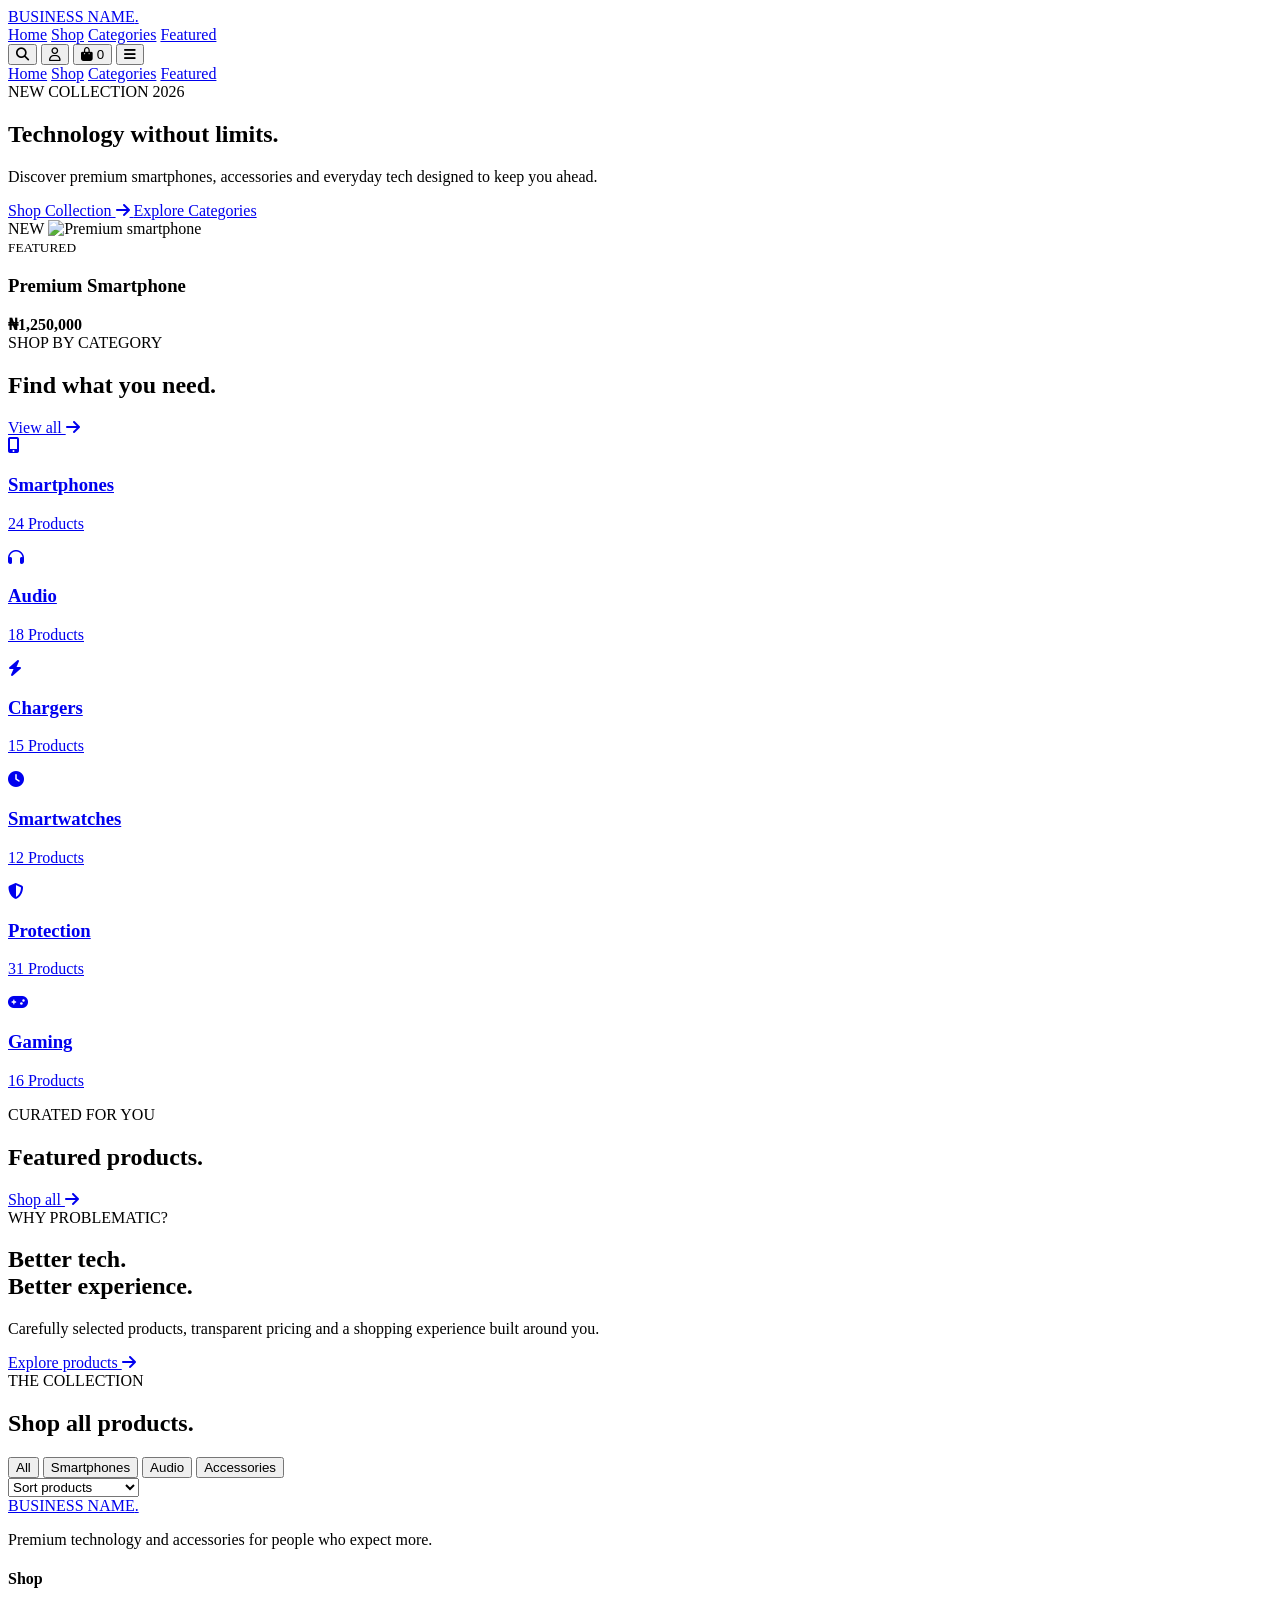
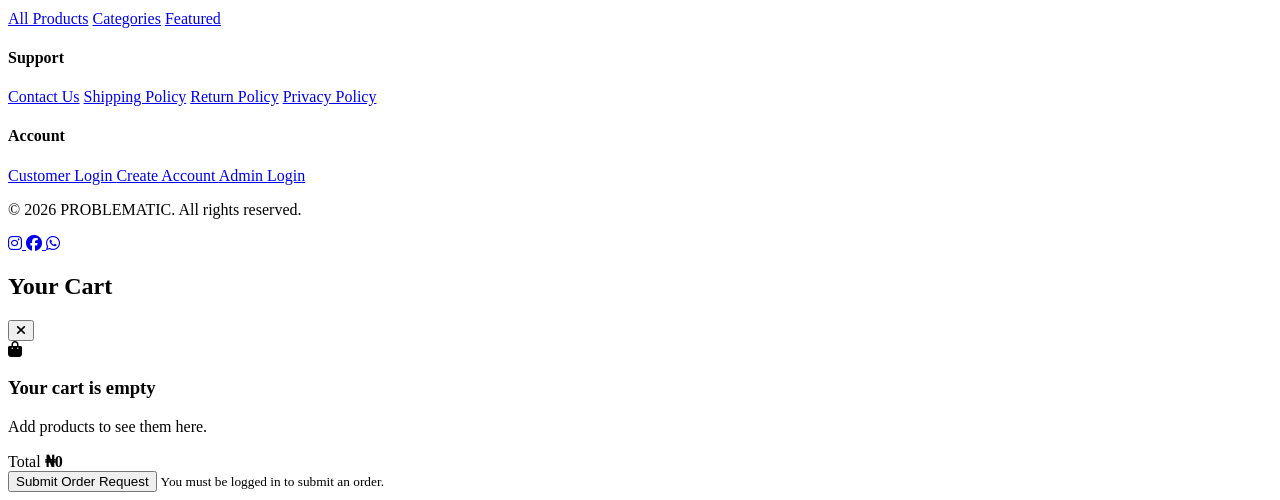
==== index.html @ 635c8747 "Create index.html" ====
<!DOCTYPE html>
<html lang="en">
<head>
    <meta charset="UTF-8">
    <meta name="viewport" content="width=device-width, initial-scale=1.0">

    <title>BUSINESS NAME — Premium Tech Store</title>

    <link rel="stylesheet" href="style.css">

    <link
        rel="stylesheet"
        href="https://cdnjs.cloudflare.com/ajax/libs/font-awesome/6.5.2/css/all.min.css"
    >
</head>

<body>

    <!-- ================= HEADER ================= -->

    <header class="header">

        <div class="container header-inner">

            <a href="#" class="logo">
                BUSINESS NAME<span>.</span>
            </a>

            <nav class="desktop-nav">
                <a href="#home">Home</a>
                <a href="#shop">Shop</a>
                <a href="#categories">Categories</a>
                <a href="#featured">Featured</a>
            </nav>

            <div class="header-actions">

                <button class="icon-btn" id="searchBtn">
                    <i class="fa-solid fa-magnifying-glass"></i>
                </button>

                <button class="icon-btn" id="accountBtn">
                    <i class="fa-regular fa-user"></i>
                </button>

                <button class="cart-btn" id="cartBtn">
                    <i class="fa-solid fa-bag-shopping"></i>
                    <span class="cart-count">0</span>
                </button>

                <button class="menu-btn" id="menuBtn">
                    <i class="fa-solid fa-bars"></i>
                </button>

            </div>

        </div>

        <!-- MOBILE MENU -->

        <div class="mobile-menu" id="mobileMenu">

            <a href="#home">Home</a>
            <a href="#shop">Shop</a>
            <a href="#categories">Categories</a>
            <a href="#featured">Featured</a>

        </div>

    </header>


    <!-- ================= HERO ================= -->

    <main>

        <section class="hero" id="home">

            <div class="container hero-grid">

                <div class="hero-content">

                    <span class="eyebrow">
                        NEW COLLECTION 2026
                    </span>

                    <h1>
                        Technology
                        <span>without limits.</span>
                    </h1>

                    <p>
                        Discover premium smartphones, accessories and
                        everyday tech designed to keep you ahead.
                    </p>

                    <div class="hero-buttons">

                        <a href="#shop" class="btn btn-primary">
                            Shop Collection
                            <i class="fa-solid fa-arrow-right"></i>
                        </a>

                        <a href="#categories" class="btn btn-outline">
                            Explore Categories
                        </a>

                    </div>

                </div>


                <div class="hero-product">

                    <div class="hero-image-wrapper">

                        <span class="hero-badge">
                            NEW
                        </span>

                        <img
                            src="https://images.unsplash.com/photo-1592899677977-9c10ca588bbd?auto=format&fit=crop&w=900&q=85"
                            alt="Premium smartphone"
                        >

                    </div>

                    <div class="hero-product-info">

                        <div>
                            <small>FEATURED</small>
                            <h3>Premium Smartphone</h3>
                        </div>

                        <strong>₦1,250,000</strong>

                    </div>

                </div>

            </div>

        </section>


        <!-- ================= CATEGORIES ================= -->

        <section class="categories-section" id="categories">

            <div class="container">

                <div class="section-heading">

                    <div>
                        <span class="eyebrow">SHOP BY CATEGORY</span>
                        <h2>Find what you need.</h2>
                    </div>

                    <a href="#shop" class="view-link">
                        View all
                        <i class="fa-solid fa-arrow-right"></i>
                    </a>

                </div>


                <div class="category-grid">

                    <a href="#shop" class="category-card">

                        <div class="category-icon">
                            <i class="fa-solid fa-mobile-screen-button"></i>
                        </div>

                        <h3>Smartphones</h3>

                        <p>24 Products</p>

                    </a>


                    <a href="#shop" class="category-card">

                        <div class="category-icon">
                            <i class="fa-solid fa-headphones"></i>
                        </div>

                        <h3>Audio</h3>

                        <p>18 Products</p>

                    </a>


                    <a href="#shop" class="category-card">

                        <div class="category-icon">
                            <i class="fa-solid fa-bolt"></i>
                        </div>

                        <h3>Chargers</h3>

                        <p>15 Products</p>

                    </a>


                    <a href="#shop" class="category-card">

                        <div class="category-icon">
                            <i class="fa-solid fa-clock"></i>
                        </div>

                        <h3>Smartwatches</h3>

                        <p>12 Products</p>

                    </a>


                    <a href="#shop" class="category-card">

                        <div class="category-icon">
                            <i class="fa-solid fa-shield-halved"></i>
                        </div>

                        <h3>Protection</h3>

                        <p>31 Products</p>

                    </a>


                    <a href="#shop" class="category-card">

                        <div class="category-icon">
                            <i class="fa-solid fa-gamepad"></i>
                        </div>

                        <h3>Gaming</h3>

                        <p>16 Products</p>

                    </a>

                </div>

            </div>

        </section>


        <!-- ================= FEATURED PRODUCTS ================= -->

        <section class="products-section" id="featured">

            <div class="container">

                <div class="section-heading">

                    <div>
                        <span class="eyebrow">CURATED FOR YOU</span>
                        <h2>Featured products.</h2>
                    </div>

                    <a href="#shop" class="view-link">
                        Shop all
                        <i class="fa-solid fa-arrow-right"></i>
                    </a>

                </div>


                <div class="product-grid" id="featuredProducts">

                    <!-- Products injected by JavaScript -->

                </div>

            </div>

        </section>


        <!-- ================= PROMO ================= -->

        <section class="promo-section">

            <div class="container">

                <div class="promo">

                    <div>

                        <span class="eyebrow">
                            WHY PROBLEMATIC?
                        </span>

                        <h2>
                            Better tech.
                            <br>
                            Better experience.
                        </h2>

                        <p>
                            Carefully selected products, transparent pricing
                            and a shopping experience built around you.
                        </p>

                        <a href="#shop" class="btn btn-light">
                            Explore products
                            <i class="fa-solid fa-arrow-right"></i>
                        </a>

                    </div>

                </div>

            </div>

        </section>


        <!-- ================= ALL PRODUCTS ================= -->

        <section class="products-section" id="shop">

            <div class="container">

                <div class="section-heading">

                    <div>
                        <span class="eyebrow">THE COLLECTION</span>
                        <h2>Shop all products.</h2>
                    </div>

                </div>


                <div class="shop-toolbar">

                    <div class="filters">

                        <button class="filter-btn active" data-category="all">
                            All
                        </button>

                        <button class="filter-btn" data-category="smartphones">
                            Smartphones
                        </button>

                        <button class="filter-btn" data-category="audio">
                            Audio
                        </button>

                        <button class="filter-btn" data-category="accessories">
                            Accessories
                        </button>

                    </div>

                    <div class="sort-box">

                        <select id="sortProducts">

                            <option value="default">
                                Sort products
                            </option>

                            <option value="low">
                                Price: Low to High
                            </option>

                            <option value="high">
                                Price: High to Low
                            </option>

                        </select>

                    </div>

                </div>


                <div class="product-grid" id="productGrid">

                    <!-- Products injected by JavaScript -->

                </div>

            </div>

        </section>

    </main>


    <!-- ================= FOOTER ================= -->

    <footer class="footer">

        <div class="container footer-grid">

            <div>

                <a href="#" class="logo">
                    BUSINESS NAME<span>.</span>
                </a>

                <p class="footer-description">
                    Premium technology and accessories for people
                    who expect more.
                </p>

            </div>


            <div>

                <h4>Shop</h4>

                <a href="#shop">All Products</a>
                <a href="#categories">Categories</a>
                <a href="#featured">Featured</a>

            </div>


            <div>

                <h4>Support</h4>

                <a href="#">Contact Us</a>
                <a href="#">Shipping Policy</a>
                <a href="#">Return Policy</a>
                <a href="#">Privacy Policy</a>

            </div>


            <div>

                <h4>Account</h4>

                <a href="#" id="footerLogin">
                    Customer Login
                </a>

                <a href="#">
                    Create Account
                </a>

                <!-- YOUR ADMIN ENTRY -->

                <a href="#" class="admin-link">
                    Admin Login
                </a>

            </div>

        </div>


        <div class="container footer-bottom">

            <p>
                © 2026 PROBLEMATIC. All rights reserved.
            </p>

            <div class="socials">

                <a href="#">
                    <i class="fa-brands fa-instagram"></i>
                </a>

                <a href="#">
                    <i class="fa-brands fa-facebook"></i>
                </a>

                <a href="#">
                    <i class="fa-brands fa-whatsapp"></i>
                </a>

            </div>

        </div>

    </footer>


    <!-- ================= CART DRAWER ================= -->

    <div class="overlay" id="overlay"></div>

    <aside class="cart-drawer" id="cartDrawer">

        <div class="cart-header">

            <h2>Your Cart</h2>

            <button id="closeCart">
                <i class="fa-solid fa-xmark"></i>
            </button>

        </div>


        <div class="cart-items" id="cartItems">

            <div class="empty-cart">

                <i class="fa-solid fa-bag-shopping"></i>

                <h3>Your cart is empty</h3>

                <p>
                    Add products to see them here.
                </p>

            </div>

        </div>


        <div class="cart-footer">

            <div class="cart-total">

                <span>Total</span>

                <strong id="cartTotal">
                    ₦0
                </strong>

            </div>

            <button class="btn btn-primary checkout-btn">
                Submit Order Request
            </button>

            <small>
                You must be logged in to submit an order.
            </small>

        </div>

    </aside>


    <script src="script.js"></script>

</body>
</html>
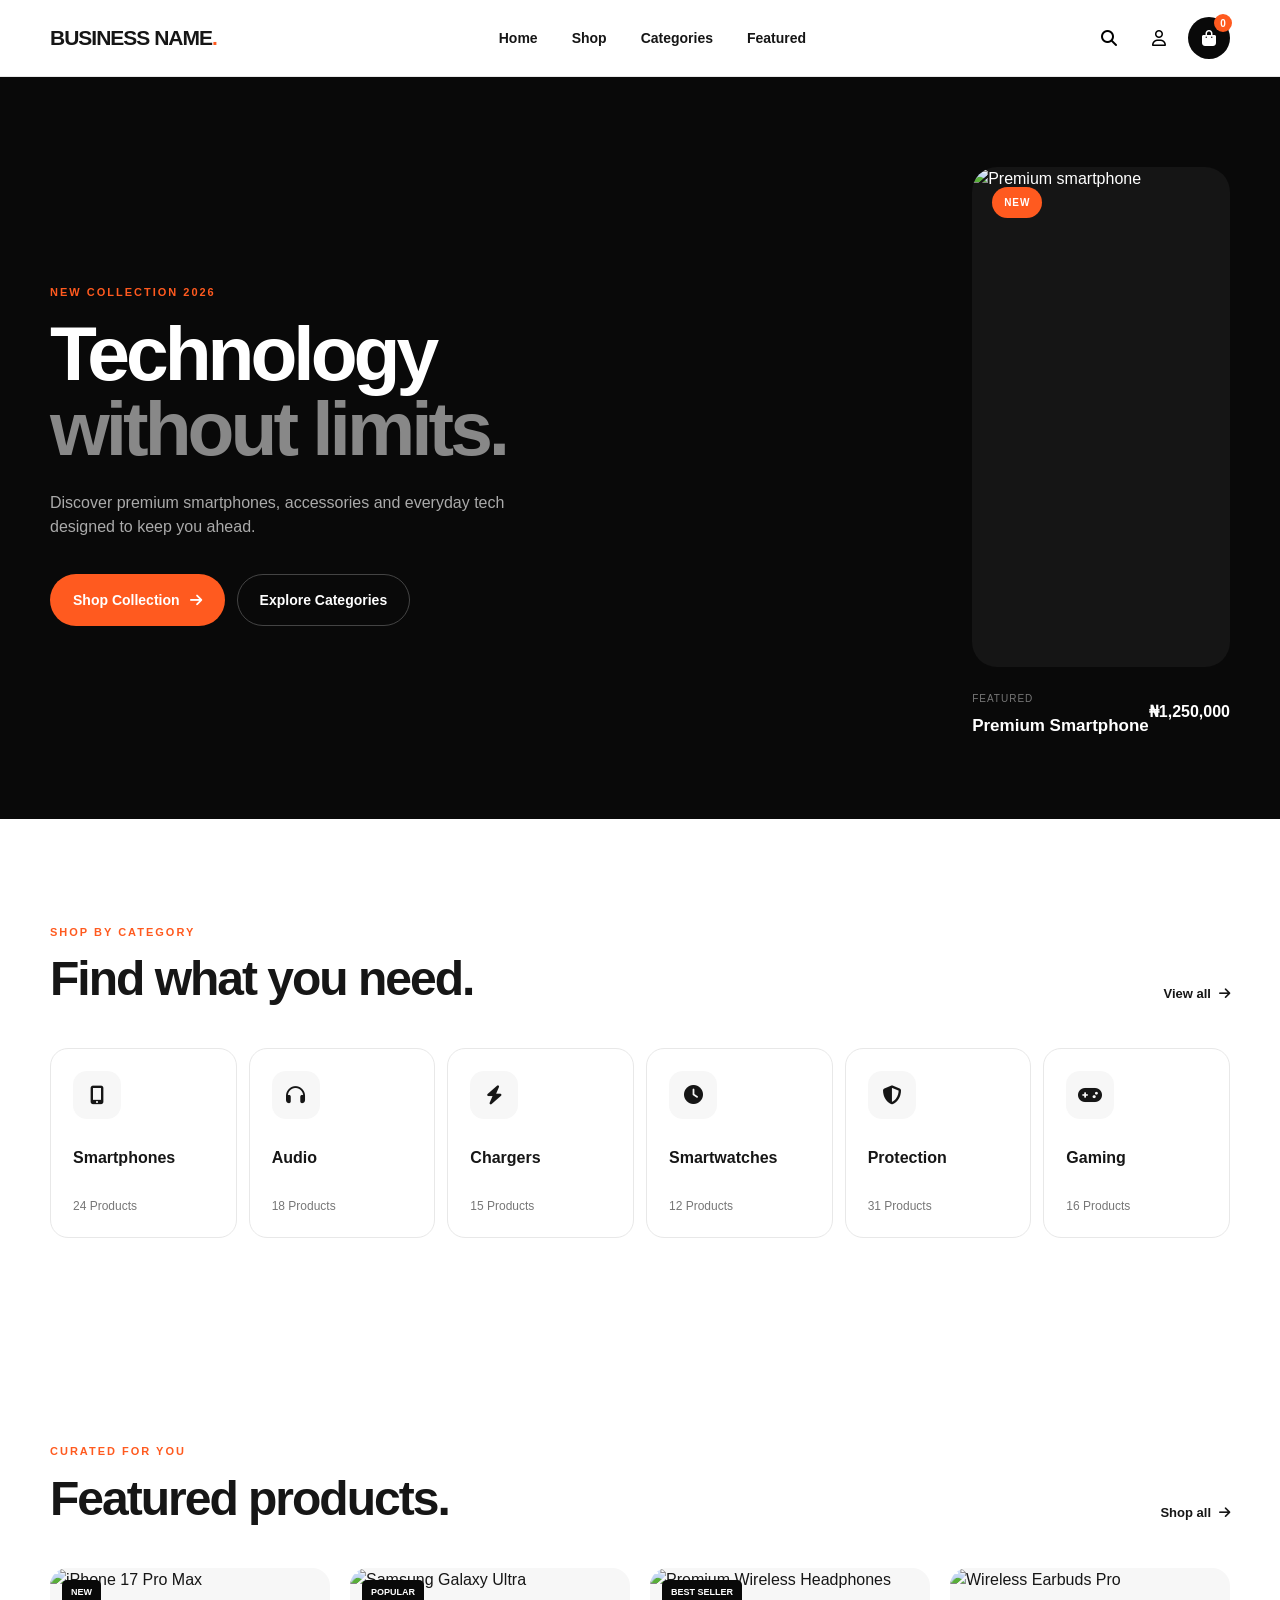
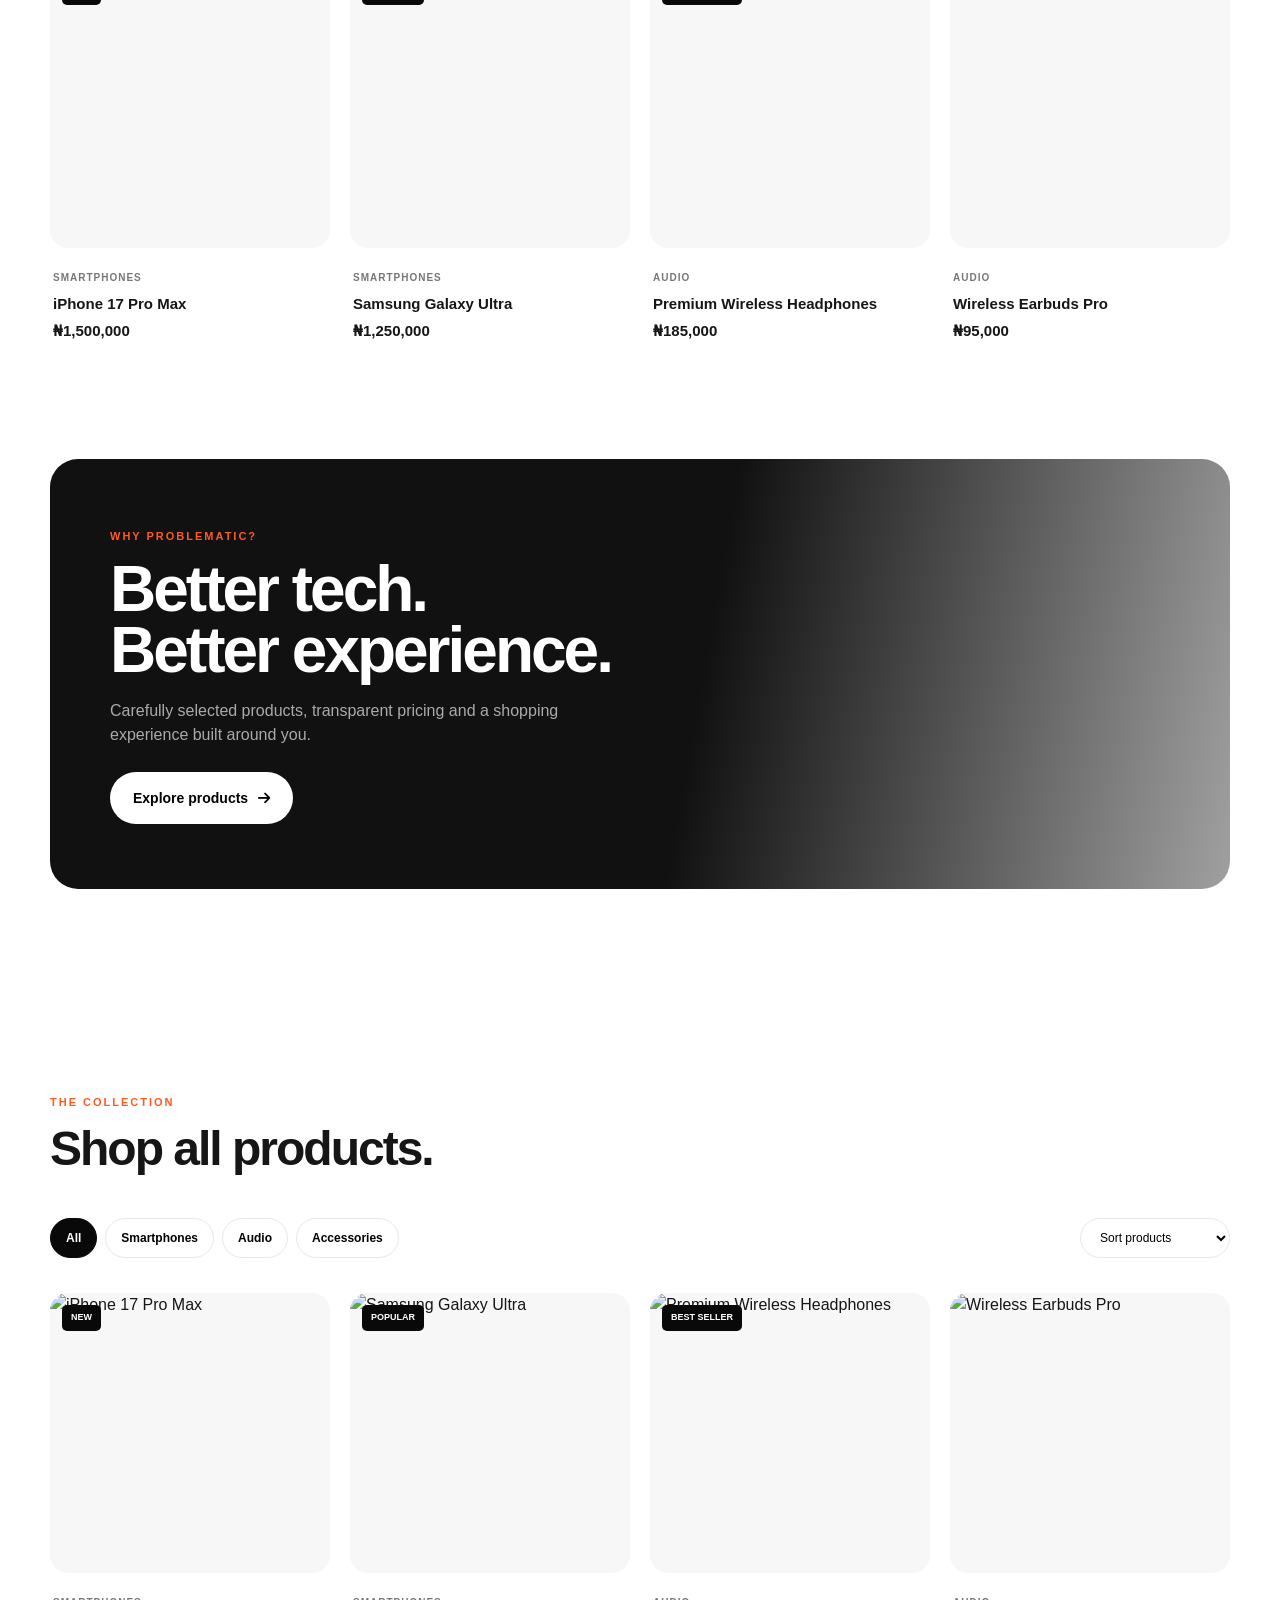
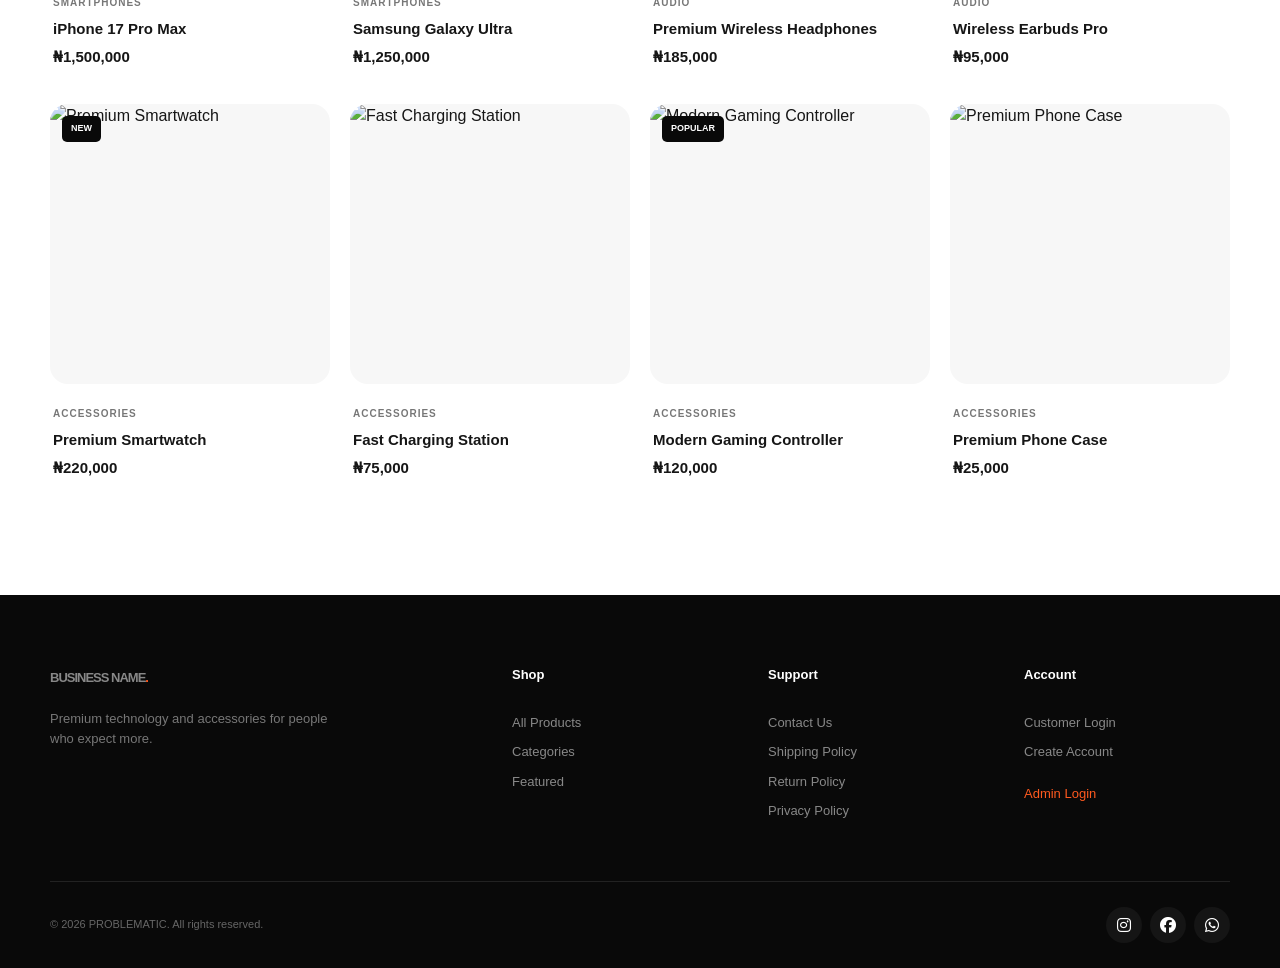
==== commit a8146f83: "Update index.html" ====
--- a/index.html
+++ b/index.html
@@ -35,9 +35,9 @@
 
             <div class="header-actions">
 
-                <button class="icon-btn" id="searchBtn">
-                    <i class="fa-solid fa-magnifying-glass"></i>
-                </button>
+<button class="icon-btn" id="searchBtn" aria-label="Search products">
+    <i class="fa-solid fa-magnifying-glass"></i>
+</button>
 
                 <button class="icon-btn" id="accountBtn">
                     <i class="fa-regular fa-user"></i>
--- a/style.css
+++ b/style.css
@@ -0,0 +1,1124 @@
+/* =========================================================
+   PROBLEMATIC — MAIN STYLES
+========================================================= */
+
+:root {
+    --primary: #ff5a1f;
+    --primary-dark: #d9430b;
+
+    --black: #090909;
+    --dark: #111111;
+    --dark-2: #181818;
+
+    --white: #ffffff;
+    --text: #161616;
+    --muted: #777777;
+
+    --border: #e8e8e8;
+    --light: #f7f7f7;
+
+    --radius: 18px;
+    --transition: 0.25s ease;
+}
+
+
+/* ================= RESET ================= */
+
+* {
+    margin: 0;
+    padding: 0;
+    box-sizing: border-box;
+}
+
+html {
+    scroll-behavior: smooth;
+}
+
+body {
+    font-family: Arial, Helvetica, sans-serif;
+    color: var(--text);
+    background: var(--white);
+    line-height: 1.5;
+}
+
+button,
+input,
+select {
+    font: inherit;
+}
+
+button {
+    cursor: pointer;
+}
+
+a {
+    color: inherit;
+    text-decoration: none;
+}
+
+img {
+    display: block;
+    width: 100%;
+}
+
+
+/* ================= CONTAINER ================= */
+
+.container {
+    width: min(1180px, calc(100% - 40px));
+    margin: auto;
+}
+
+
+/* ================= HEADER ================= */
+
+.header {
+    position: sticky;
+    top: 0;
+    z-index: 1000;
+    background: rgba(255, 255, 255, 0.95);
+    backdrop-filter: blur(12px);
+    border-bottom: 1px solid var(--border);
+}
+
+.header-inner {
+    min-height: 76px;
+
+    display: flex;
+    align-items: center;
+    justify-content: space-between;
+    gap: 30px;
+}
+
+.logo {
+    font-size: 21px;
+    font-weight: 900;
+    letter-spacing: -1px;
+}
+
+.logo span {
+    color: var(--primary);
+}
+
+.desktop-nav {
+    display: flex;
+    align-items: center;
+    gap: 34px;
+}
+
+.desktop-nav a {
+    font-size: 14px;
+    font-weight: 600;
+    transition: var(--transition);
+}
+
+.desktop-nav a:hover {
+    color: var(--primary);
+}
+
+.header-actions {
+    display: flex;
+    align-items: center;
+    gap: 8px;
+}
+
+.icon-btn,
+.cart-btn,
+.menu-btn {
+    border: 0;
+    background: transparent;
+
+    width: 42px;
+    height: 42px;
+
+    display: grid;
+    place-items: center;
+
+    border-radius: 50%;
+
+    transition: var(--transition);
+}
+
+.icon-btn:hover,
+.menu-btn:hover {
+    background: var(--light);
+}
+
+.cart-btn {
+    position: relative;
+    background: var(--black);
+    color: var(--white);
+}
+
+.cart-btn:hover {
+    background: var(--primary);
+}
+
+.cart-count {
+    position: absolute;
+
+    top: -3px;
+    right: -2px;
+
+    width: 18px;
+    height: 18px;
+
+    display: grid;
+    place-items: center;
+
+    border-radius: 50%;
+
+    background: var(--primary);
+    color: white;
+
+    font-size: 10px;
+    font-weight: 700;
+}
+
+.menu-btn {
+    display: none;
+}
+
+
+/* ================= MOBILE MENU ================= */
+
+.mobile-menu {
+    display: none;
+
+    padding: 15px 20px 25px;
+
+    border-top: 1px solid var(--border);
+}
+
+.mobile-menu.active {
+    display: grid;
+    gap: 18px;
+}
+
+.mobile-menu a {
+    font-weight: 600;
+}
+
+
+/* ================= HERO ================= */
+
+.hero {
+    background: var(--black);
+    color: white;
+    padding: 90px 0 80px;
+    overflow: hidden;
+}
+
+.hero-grid {
+    display: grid;
+    grid-template-columns: 1fr 0.9fr;
+    align-items: center;
+    gap: 70px;
+}
+
+.eyebrow {
+    display: inline-block;
+
+    margin-bottom: 15px;
+
+    color: var(--primary);
+
+    font-size: 11px;
+    font-weight: 800;
+
+    letter-spacing: 2px;
+}
+
+.hero h1 {
+    max-width: 650px;
+
+    font-size: clamp(48px, 6vw, 82px);
+
+    line-height: 0.98;
+    letter-spacing: -4px;
+}
+
+.hero h1 span {
+    display: block;
+    color: #888;
+}
+
+.hero p {
+    max-width: 500px;
+
+    margin: 25px 0 35px;
+
+    color: #aaa;
+
+    font-size: 16px;
+}
+
+.hero-buttons {
+    display: flex;
+    flex-wrap: wrap;
+    gap: 12px;
+}
+
+.btn {
+    min-height: 52px;
+
+    padding: 0 22px;
+
+    display: inline-flex;
+    align-items: center;
+    justify-content: center;
+    gap: 10px;
+
+    border-radius: 100px;
+
+    border: 1px solid transparent;
+
+    font-size: 14px;
+    font-weight: 700;
+
+    transition: var(--transition);
+}
+
+.btn-primary {
+    background: var(--primary);
+    color: white;
+}
+
+.btn-primary:hover {
+    background: var(--primary-dark);
+    transform: translateY(-2px);
+}
+
+.btn-outline {
+    border-color: #444;
+    color: white;
+}
+
+.btn-outline:hover {
+    background: white;
+    color: black;
+}
+
+.btn-light {
+    background: white;
+    color: black;
+}
+
+.btn-light:hover {
+    background: var(--primary);
+    color: white;
+}
+
+
+/* ================= HERO PRODUCT ================= */
+
+.hero-product {
+    max-width: 500px;
+    margin-left: auto;
+}
+
+.hero-image-wrapper {
+    position: relative;
+
+    overflow: hidden;
+
+    border-radius: 25px;
+
+    background: #151515;
+}
+
+.hero-image-wrapper img {
+    height: 500px;
+    object-fit: cover;
+}
+
+.hero-badge {
+    position: absolute;
+
+    top: 20px;
+    left: 20px;
+
+    z-index: 2;
+
+    padding: 8px 12px;
+
+    border-radius: 100px;
+
+    background: var(--primary);
+
+    color: white;
+
+    font-size: 10px;
+    font-weight: 800;
+    letter-spacing: 1px;
+}
+
+.hero-product-info {
+    padding-top: 18px;
+
+    display: flex;
+    justify-content: space-between;
+    align-items: center;
+}
+
+.hero-product-info small {
+    color: #777;
+    font-size: 10px;
+    letter-spacing: 1px;
+}
+
+.hero-product-info h3 {
+    margin-top: 4px;
+    font-size: 17px;
+}
+
+.hero-product-info strong {
+    color: white;
+}
+
+
+/* ================= SECTION ================= */
+
+.categories-section,
+.products-section {
+    padding: 100px 0;
+}
+
+.section-heading {
+    margin-bottom: 45px;
+
+    display: flex;
+    align-items: end;
+    justify-content: space-between;
+    gap: 30px;
+}
+
+.section-heading h2 {
+    font-size: clamp(32px, 4vw, 48px);
+    line-height: 1;
+    letter-spacing: -2px;
+}
+
+.view-link {
+    display: flex;
+    align-items: center;
+    gap: 8px;
+
+    font-size: 13px;
+    font-weight: 700;
+
+    white-space: nowrap;
+}
+
+.view-link:hover {
+    color: var(--primary);
+}
+
+
+/* ================= CATEGORIES ================= */
+
+.category-grid {
+    display: grid;
+    grid-template-columns: repeat(6, 1fr);
+    gap: 12px;
+}
+
+.category-card {
+    min-height: 190px;
+
+    padding: 22px;
+
+    display: flex;
+    flex-direction: column;
+    justify-content: space-between;
+
+    border: 1px solid var(--border);
+    border-radius: var(--radius);
+
+    transition: var(--transition);
+}
+
+.category-card:hover {
+    border-color: var(--primary);
+    transform: translateY(-5px);
+}
+
+.category-icon {
+    width: 48px;
+    height: 48px;
+
+    display: grid;
+    place-items: center;
+
+    border-radius: 14px;
+
+    background: var(--light);
+
+    font-size: 19px;
+}
+
+.category-card h3 {
+    font-size: 16px;
+}
+
+.category-card p {
+    color: var(--muted);
+    font-size: 12px;
+}
+
+
+/* ================= PRODUCTS ================= */
+
+.product-grid {
+    display: grid;
+    grid-template-columns: repeat(4, 1fr);
+    gap: 20px;
+}
+
+.product-card {
+    position: relative;
+}
+
+.product-image {
+    position: relative;
+
+    overflow: hidden;
+
+    border-radius: var(--radius);
+
+    background: var(--light);
+
+    aspect-ratio: 1 / 1;
+}
+
+.product-image img {
+    height: 100%;
+    object-fit: cover;
+
+    transition: 0.5s ease;
+}
+
+.product-card:hover .product-image img {
+    transform: scale(1.05);
+}
+
+.product-tag {
+    position: absolute;
+
+    top: 12px;
+    left: 12px;
+
+    padding: 6px 9px;
+
+    background: var(--black);
+    color: white;
+
+    border-radius: 5px;
+
+    font-size: 9px;
+    font-weight: 800;
+}
+
+.product-action {
+    position: absolute;
+
+    right: 12px;
+    bottom: 12px;
+
+    width: 42px;
+    height: 42px;
+
+    display: grid;
+    place-items: center;
+
+    border: 0;
+    border-radius: 50%;
+
+    background: white;
+    color: black;
+
+    opacity: 0;
+    transform: translateY(8px);
+
+    transition: var(--transition);
+}
+
+.product-card:hover .product-action {
+    opacity: 1;
+    transform: translateY(0);
+}
+
+.product-info {
+    padding: 16px 3px;
+}
+
+.product-category {
+    color: var(--muted);
+
+    font-size: 10px;
+    font-weight: 700;
+
+    text-transform: uppercase;
+    letter-spacing: 1px;
+}
+
+.product-name {
+    margin: 5px 0;
+
+    font-size: 15px;
+    font-weight: 700;
+}
+
+.product-price {
+    font-size: 15px;
+    font-weight: 800;
+}
+
+
+/* ================= PROMO ================= */
+
+.promo-section {
+    padding: 0 0 100px;
+}
+
+.promo {
+    min-height: 430px;
+
+    padding: 60px;
+
+    display: flex;
+    align-items: center;
+
+    border-radius: 28px;
+
+    background:
+        linear-gradient(
+            100deg,
+            #111 0%,
+            #111 55%,
+            rgba(17, 17, 17, 0.4)
+        ),
+        url("https://images.unsplash.com/photo-1550009158-9ebf69173e03?auto=format&fit=crop&w=1600&q=85");
+
+    background-position: center;
+    background-size: cover;
+
+    color: white;
+}
+
+.promo h2 {
+    margin-bottom: 18px;
+
+    font-size: clamp(38px, 5vw, 65px);
+    line-height: 0.95;
+    letter-spacing: -3px;
+}
+
+.promo p {
+    max-width: 450px;
+
+    margin-bottom: 25px;
+
+    color: #aaa;
+}
+
+
+/* ================= TOOLBAR ================= */
+
+.shop-toolbar {
+    margin-bottom: 35px;
+
+    display: flex;
+    align-items: center;
+    justify-content: space-between;
+    gap: 20px;
+}
+
+.filters {
+    display: flex;
+    gap: 8px;
+    flex-wrap: wrap;
+}
+
+.filter-btn {
+    padding: 10px 15px;
+
+    border: 1px solid var(--border);
+    border-radius: 100px;
+
+    background: white;
+
+    font-size: 12px;
+    font-weight: 700;
+}
+
+.filter-btn.active,
+.filter-btn:hover {
+    border-color: var(--black);
+    background: var(--black);
+    color: white;
+}
+
+.sort-box select {
+    padding: 11px 15px;
+
+    border: 1px solid var(--border);
+    border-radius: 100px;
+
+    background: white;
+
+    outline: none;
+
+    font-size: 12px;
+}
+
+
+/* ================= FOOTER ================= */
+
+.footer {
+    background: var(--black);
+    color: white;
+
+    padding: 70px 0 25px;
+}
+
+.footer-grid {
+    display: grid;
+    grid-template-columns: 2fr 1fr 1fr 1fr;
+    gap: 50px;
+
+    padding-bottom: 60px;
+}
+
+.footer-description {
+    max-width: 300px;
+
+    margin-top: 20px;
+
+    color: #777;
+
+    font-size: 13px;
+}
+
+.footer h4 {
+    margin-bottom: 18px;
+
+    font-size: 13px;
+}
+
+.footer-grid > div:not(:first-child) {
+    display: flex;
+    flex-direction: column;
+    gap: 10px;
+}
+
+.footer-grid a {
+    color: #888;
+    font-size: 13px;
+}
+
+.footer-grid a:hover {
+    color: white;
+}
+
+.footer-grid .admin-link {
+    margin-top: 12px;
+    color: var(--primary);
+}
+
+.footer-bottom {
+    padding-top: 25px;
+
+    border-top: 1px solid #222;
+
+    display: flex;
+    align-items: center;
+    justify-content: space-between;
+}
+
+.footer-bottom p {
+    color: #666;
+    font-size: 11px;
+}
+
+.socials {
+    display: flex;
+    gap: 8px;
+}
+
+.socials a {
+    width: 36px;
+    height: 36px;
+
+    display: grid;
+    place-items: center;
+
+    border-radius: 50%;
+
+    background: #151515;
+
+    color: white;
+}
+
+
+/* ================= CART ================= */
+
+.overlay {
+    position: fixed;
+    inset: 0;
+
+    z-index: 1500;
+
+    background: rgba(0, 0, 0, 0.55);
+
+    opacity: 0;
+    visibility: hidden;
+
+    transition: var(--transition);
+}
+
+.overlay.active {
+    opacity: 1;
+    visibility: visible;
+}
+
+.cart-drawer {
+    position: fixed;
+
+    top: 0;
+    right: 0;
+
+    z-index: 1600;
+
+    width: min(430px, 100%);
+
+    height: 100vh;
+
+    display: flex;
+    flex-direction: column;
+
+    background: white;
+
+    transform: translateX(100%);
+
+    transition: 0.35s ease;
+}
+
+.cart-drawer.active {
+    transform: translateX(0);
+}
+
+.cart-header {
+    padding: 22px;
+
+    display: flex;
+    justify-content: space-between;
+    align-items: center;
+
+    border-bottom: 1px solid var(--border);
+}
+
+.cart-header h2 {
+    font-size: 20px;
+}
+
+.cart-header button {
+    width: 38px;
+    height: 38px;
+
+    border: 0;
+    border-radius: 50%;
+
+    background: var(--light);
+}
+
+.cart-items {
+    flex: 1;
+
+    overflow-y: auto;
+
+    padding: 20px;
+}
+
+.empty-cart {
+    height: 100%;
+
+    display: flex;
+    flex-direction: column;
+    justify-content: center;
+    align-items: center;
+
+    text-align: center;
+}
+
+.empty-cart > i {
+    margin-bottom: 15px;
+
+    font-size: 38px;
+
+    color: #ddd;
+}
+
+.empty-cart h3 {
+    font-size: 17px;
+}
+
+.empty-cart p {
+    margin-top: 5px;
+
+    color: var(--muted);
+
+    font-size: 13px;
+}
+
+.cart-item {
+    display: grid;
+    grid-template-columns: 70px 1fr auto;
+    gap: 12px;
+
+    padding: 12px 0;
+
+    border-bottom: 1px solid var(--border);
+}
+
+.cart-item-image {
+    width: 70px;
+    height: 70px;
+
+    overflow: hidden;
+
+    border-radius: 10px;
+
+    background: var(--light);
+}
+
+.cart-item-image img {
+    height: 100%;
+    object-fit: cover;
+}
+
+.cart-item-info h4 {
+    margin-bottom: 5px;
+
+    font-size: 13px;
+}
+
+.cart-item-info p {
+    color: var(--muted);
+    font-size: 12px;
+}
+
+.cart-item-controls {
+    display: flex;
+    align-items: center;
+    gap: 7px;
+
+    margin-top: 10px;
+}
+
+.qty-btn {
+    width: 25px;
+    height: 25px;
+
+    border: 1px solid var(--border);
+    border-radius: 5px;
+
+    background: white;
+}
+
+.remove-item {
+    border: 0;
+    background: transparent;
+
+    color: #999;
+
+    font-size: 11px;
+}
+
+.cart-footer {
+    padding: 22px;
+
+    border-top: 1px solid var(--border);
+}
+
+.cart-total {
+    margin-bottom: 18px;
+
+    display: flex;
+    justify-content: space-between;
+
+    font-size: 15px;
+}
+
+.cart-total strong {
+    font-size: 19px;
+}
+
+.checkout-btn {
+    width: 100%;
+
+    border: 0;
+}
+
+.cart-footer small {
+    display: block;
+
+    margin-top: 10px;
+
+    text-align: center;
+
+    color: var(--muted);
+
+    font-size: 10px;
+}
+
+
+/* ================= RESPONSIVE ================= */
+
+@media (max-width: 1000px) {
+
+    .category-grid {
+        grid-template-columns: repeat(3, 1fr);
+    }
+
+    .product-grid {
+        grid-template-columns: repeat(3, 1fr);
+    }
+
+    .hero-grid {
+        grid-template-columns: 1fr;
+    }
+
+    .hero-product {
+        margin: 0;
+    }
+
+}
+
+
+@media (max-width: 750px) {
+
+    .desktop-nav {
+        display: none;
+    }
+
+    .menu-btn {
+        display: grid;
+    }
+
+    .hero {
+        padding: 65px 0;
+    }
+
+    .hero h1 {
+        font-size: 50px;
+        letter-spacing: -3px;
+    }
+
+    .hero-image-wrapper img {
+        height: 390px;
+    }
+
+    .categories-section,
+    .products-section {
+        padding: 70px 0;
+    }
+
+    .category-grid {
+        grid-template-columns: repeat(2, 1fr);
+    }
+
+    .product-grid {
+        grid-template-columns: repeat(2, 1fr);
+        gap: 15px;
+    }
+
+    .section-heading {
+        align-items: start;
+        flex-direction: column;
+    }
+
+    .shop-toolbar {
+        align-items: flex-start;
+        flex-direction: column;
+    }
+
+    .promo {
+        padding: 40px 25px;
+    }
+
+    .footer-grid {
+        grid-template-columns: 1fr 1fr;
+    }
+
+}
+
+
+@media (max-width: 480px) {
+
+    .container {
+        width: min(100% - 28px, 1180px);
+    }
+
+    .header-inner {
+        min-height: 68px;
+    }
+
+    .header-actions {
+        gap: 2px;
+    }
+
+    .icon-btn,
+    .cart-btn,
+    .menu-btn {
+        width: 38px;
+        height: 38px;
+    }
+
+    .hero h1 {
+        font-size: 43px;
+    }
+
+    .hero p {
+        font-size: 14px;
+    }
+
+    .hero-buttons {
+        flex-direction: column;
+        align-items: stretch;
+    }
+
+    .btn {
+        width: 100%;
+    }
+
+    .category-grid {
+        gap: 8px;
+    }
+
+    .category-card {
+        min-height: 160px;
+        padding: 17px;
+    }
+
+    .product-grid {
+        gap: 10px;
+    }
+
+    .product-action {
+        opacity: 1;
+        transform: none;
+    }
+
+    .footer-grid {
+        grid-template-columns: 1fr;
+        gap: 35px;
+    }
+
+    .footer-bottom {
+        align-items: flex-start;
+        flex-direction: column;
+        gap: 20px;
+    }
+
+}
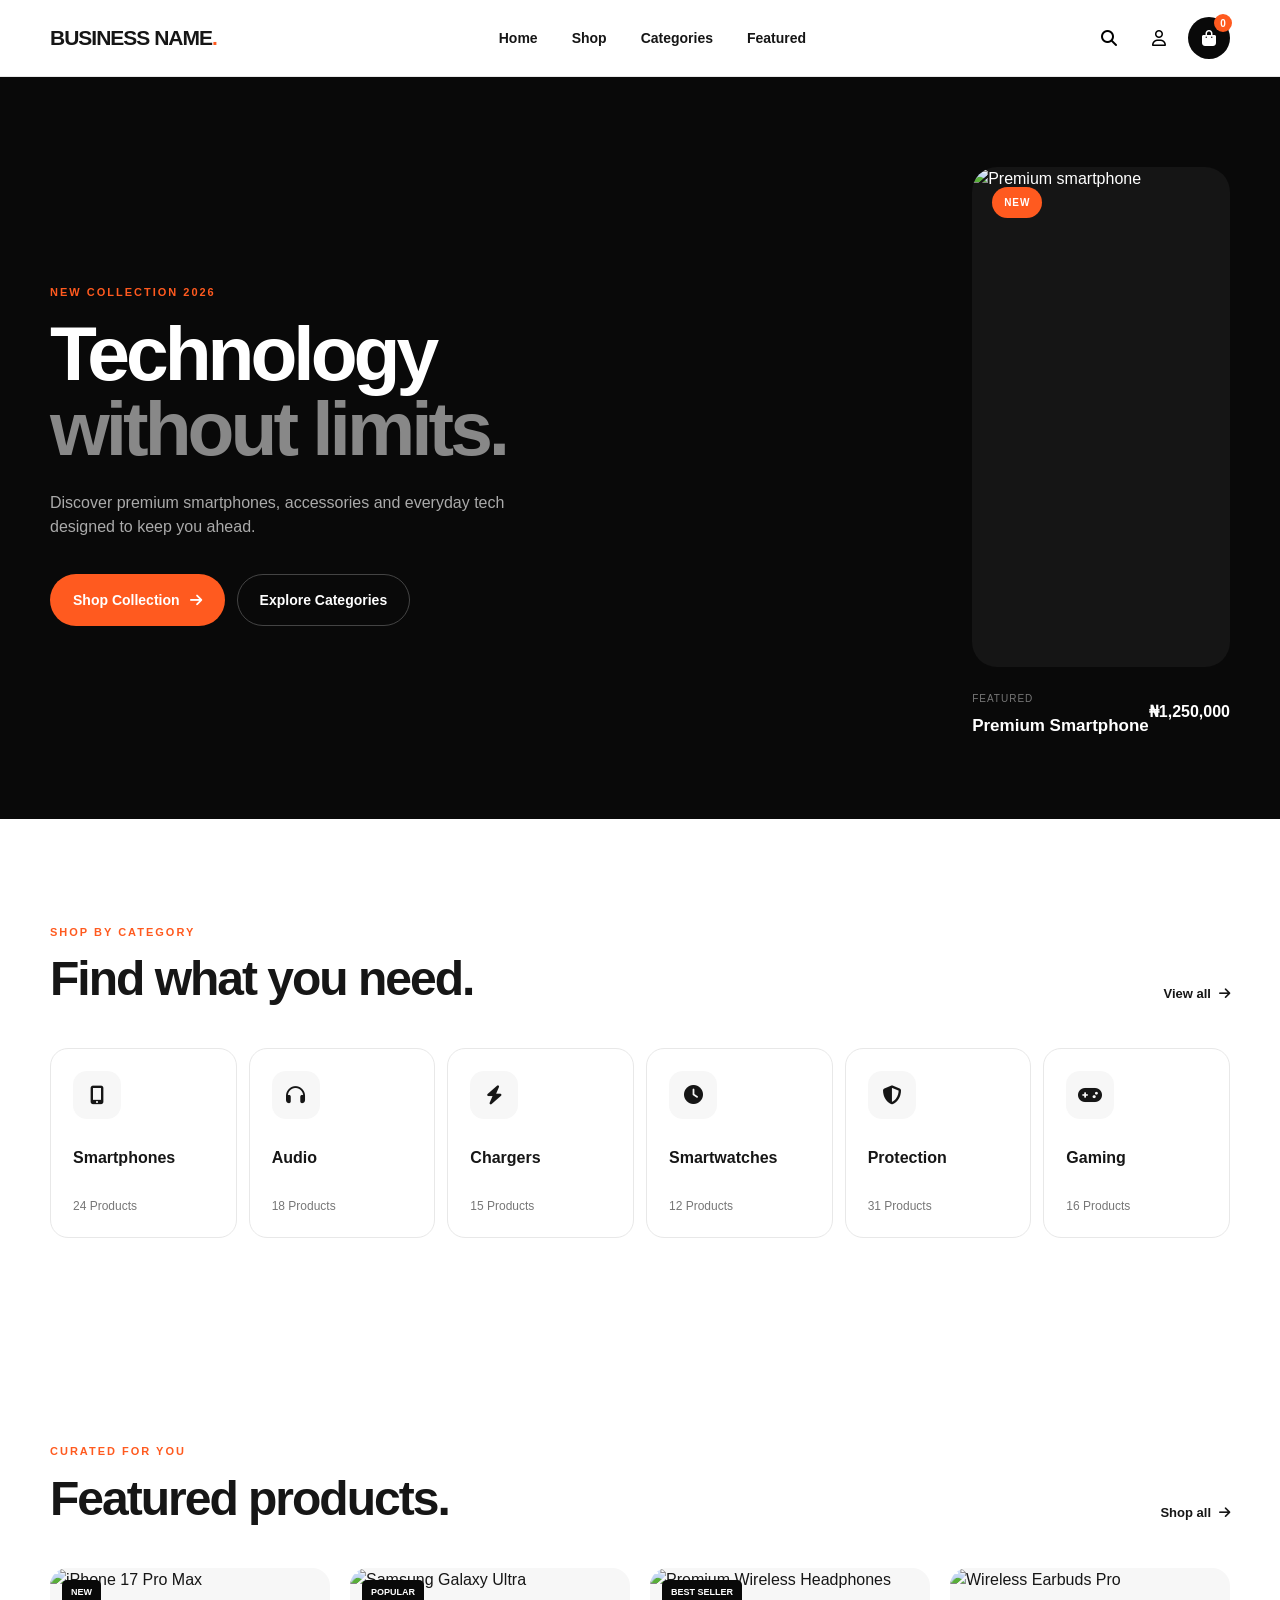
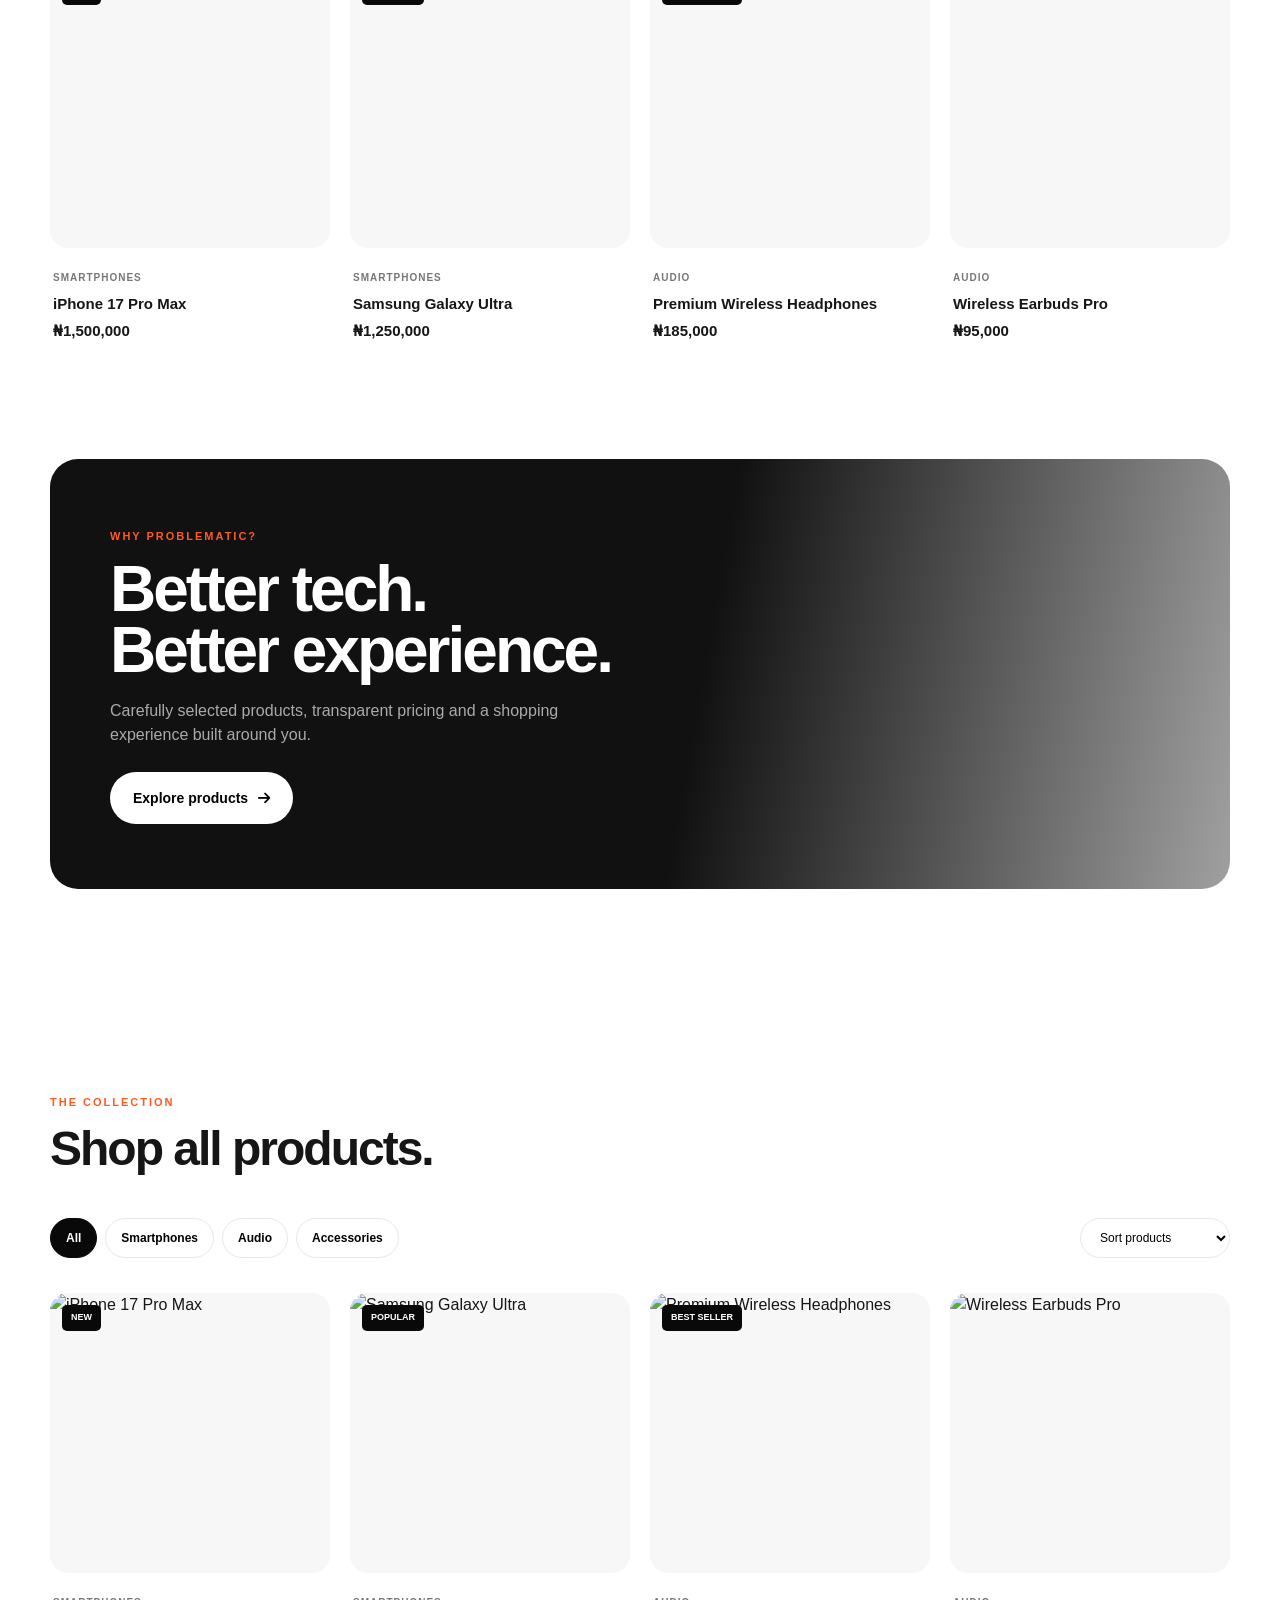
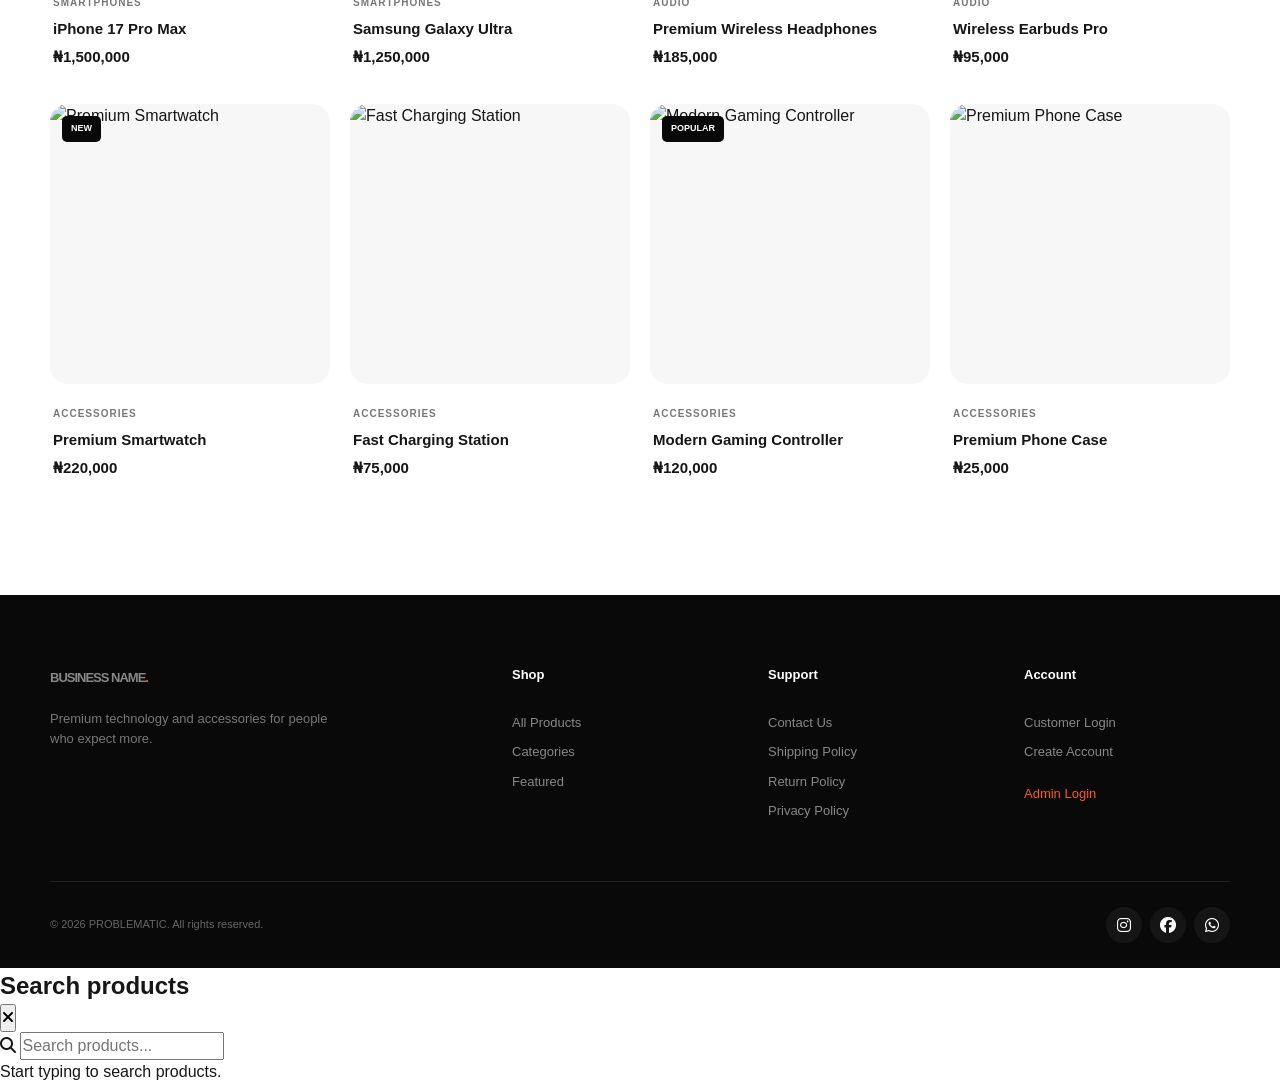
==== commit 47274fc6: "Update index.html" ====
--- a/index.html
+++ b/index.html
@@ -488,6 +488,48 @@
     </footer>
 
 
+    <!-- ================= SEARCH PANEL ================= -->
+
+<div class="search-panel" id="searchPanel">
+
+    <div class="search-panel-inner">
+
+        <div class="search-header">
+
+            <h2>Search products</h2>
+
+            <button id="closeSearch" aria-label="Close search">
+                <i class="fa-solid fa-xmark"></i>
+            </button>
+
+        </div>
+
+        <div class="search-input-wrapper">
+
+            <i class="fa-solid fa-magnifying-glass"></i>
+
+            <input
+                type="search"
+                id="searchInput"
+                placeholder="Search products..."
+                autocomplete="off"
+            >
+
+        </div>
+
+        <div class="search-results" id="searchResults">
+
+            <p class="search-placeholder">
+                Start typing to search products.
+            </p>
+
+        </div>
+
+    </div>
+
+</div>
+    
+
     <!-- ================= CART DRAWER ================= -->
 
     <div class="overlay" id="overlay"></div>
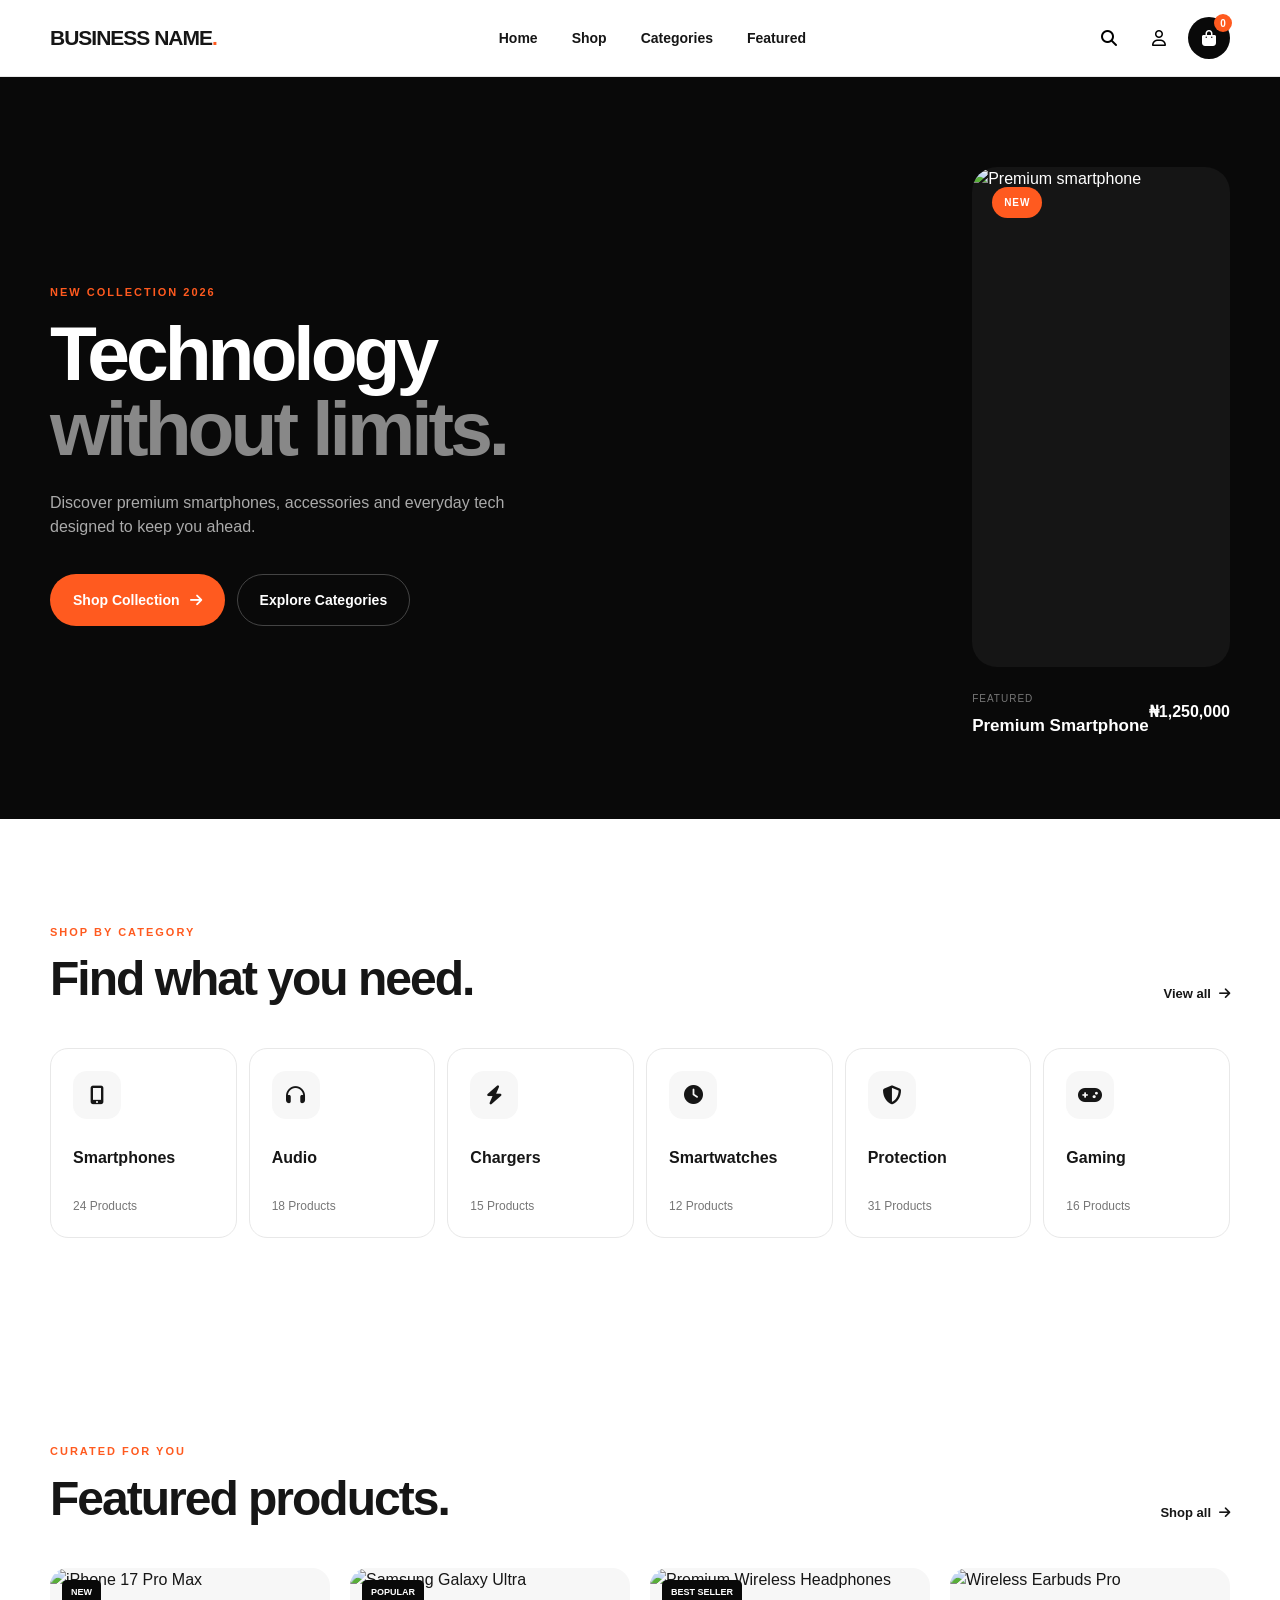
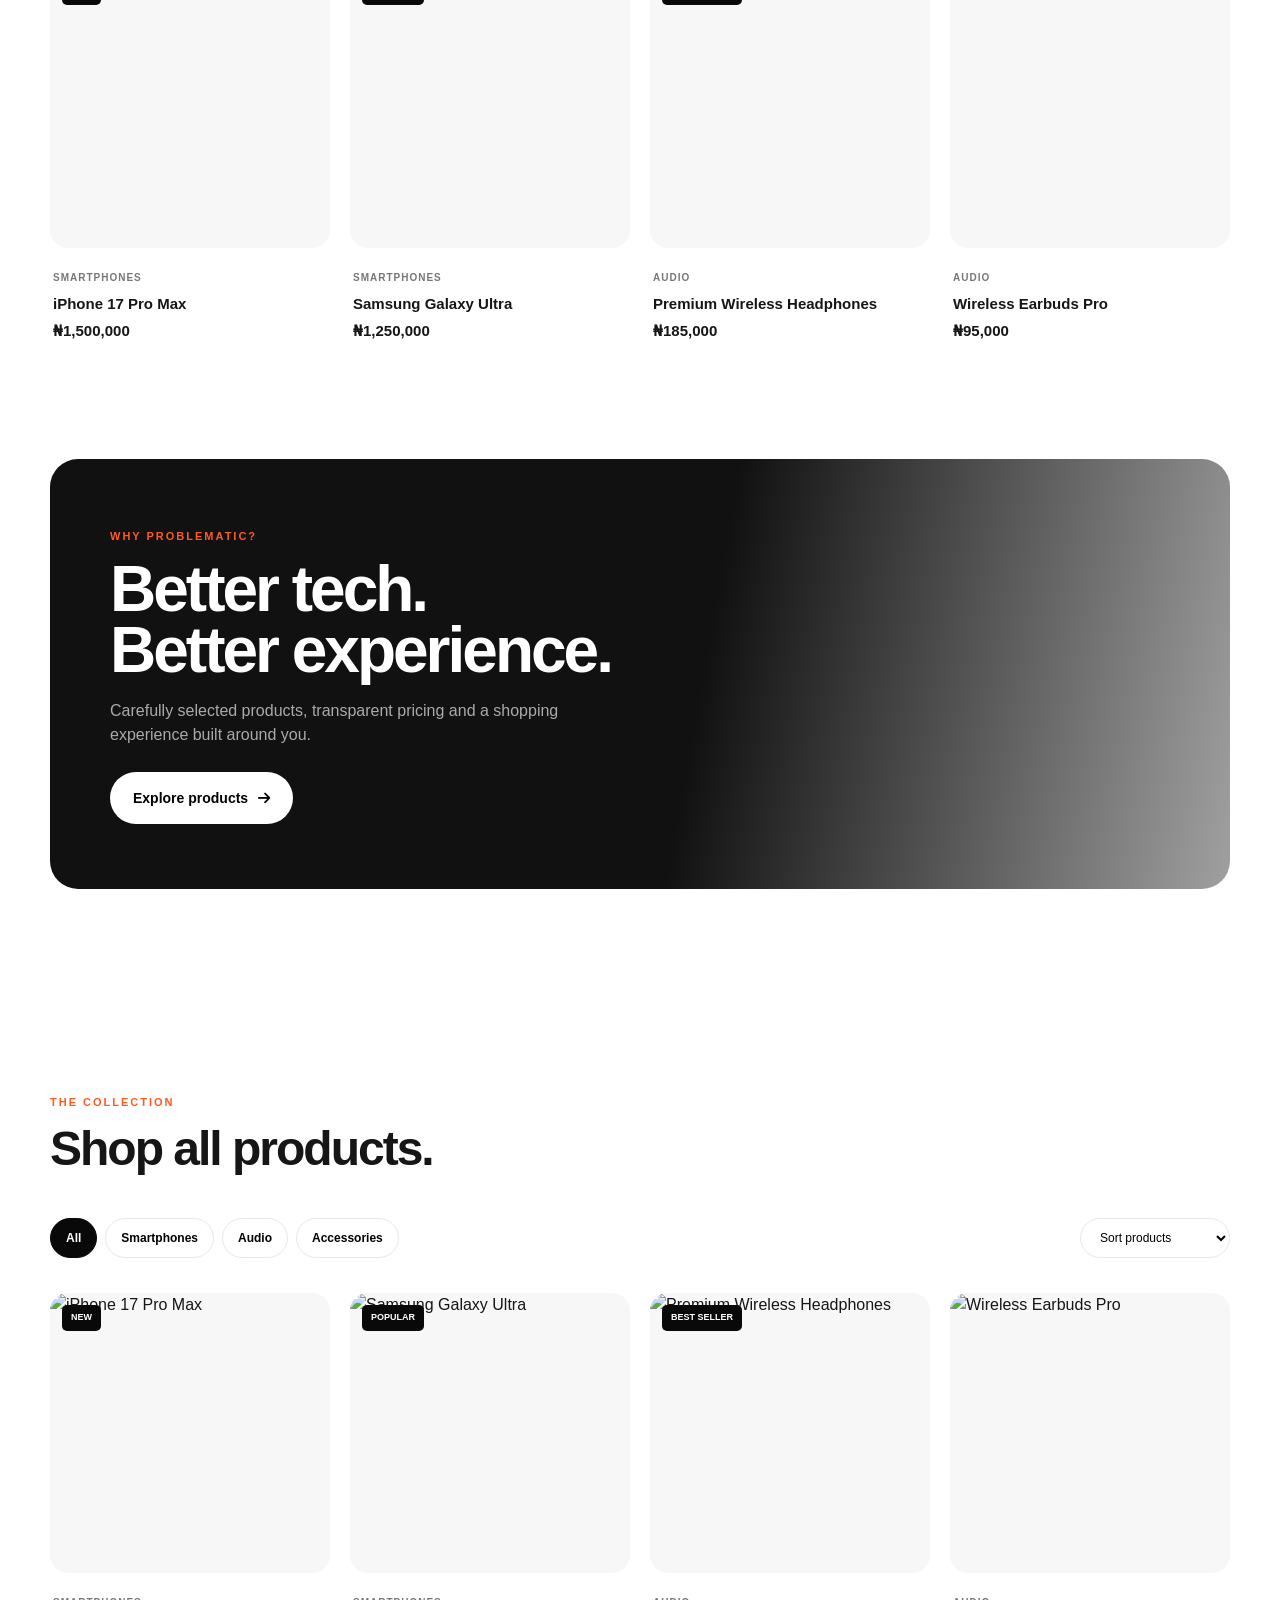
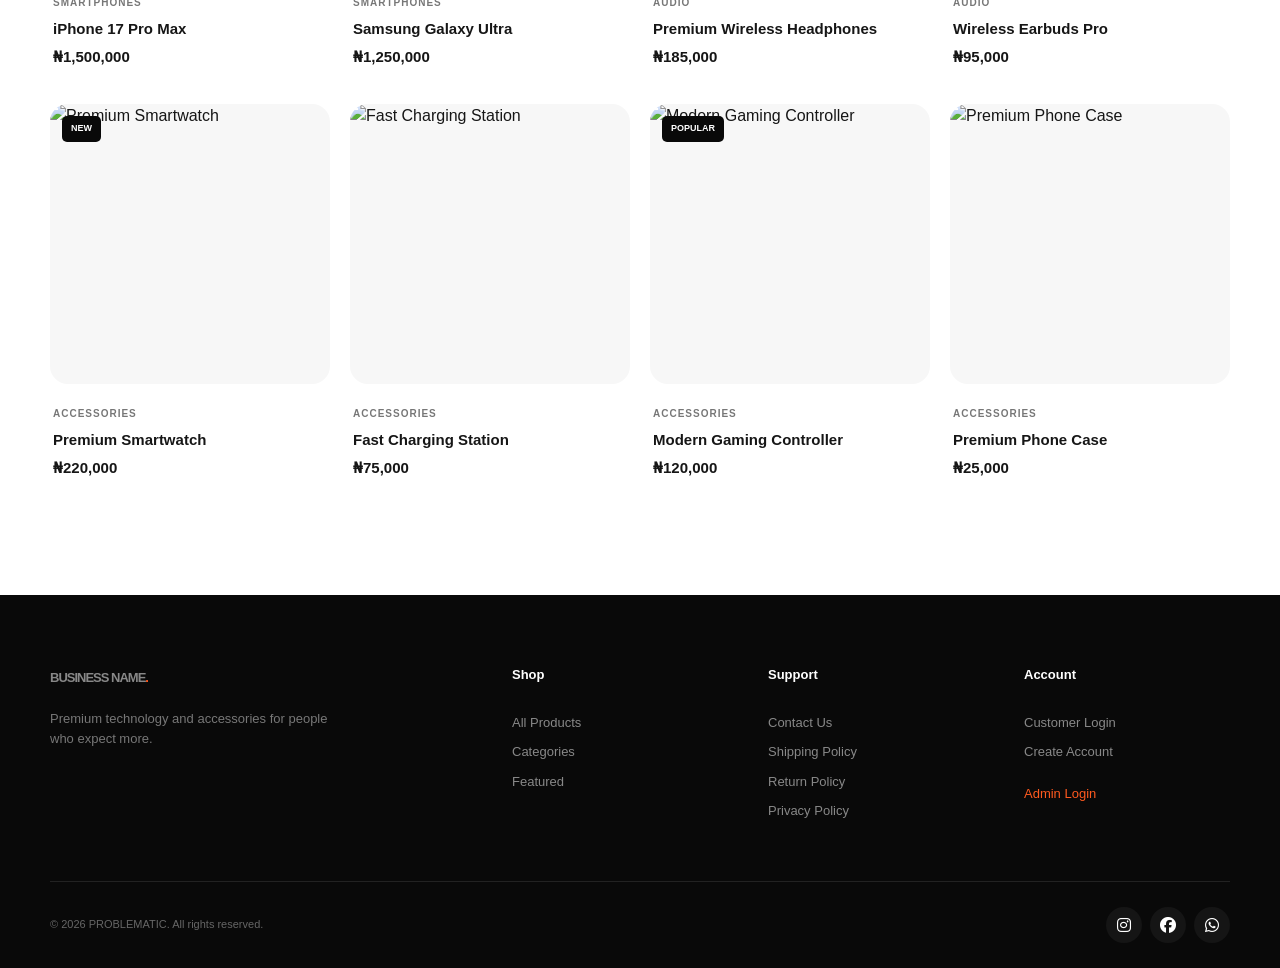
==== commit b77ed5e2: "Update index.html" ====
--- a/index.html
+++ b/index.html
@@ -64,6 +64,7 @@
             <a href="#shop">Shop</a>
             <a href="#categories">Categories</a>
             <a href="#featured">Featured</a>
+            <a href="#featured">Contact</a>
 
         </div>
 
--- a/style.css
+++ b/style.css
@@ -1122,3 +1122,177 @@
     }
 
 }
+
+
+/* ================= SEARCH ================= */
+
+.search-panel {
+    position: fixed;
+    inset: 0;
+
+    z-index: 1800;
+
+    background: rgba(0, 0, 0, 0.55);
+
+    opacity: 0;
+    visibility: hidden;
+
+    transition: var(--transition);
+}
+
+.search-panel.active {
+    opacity: 1;
+    visibility: visible;
+}
+
+.search-panel-inner {
+    width: min(700px, calc(100% - 30px));
+
+    margin: 90px auto 0;
+
+    padding: 25px;
+
+    border-radius: 20px;
+
+    background: white;
+
+    box-shadow: 0 20px 70px rgba(0, 0, 0, 0.25);
+}
+
+.search-header {
+    display: flex;
+    align-items: center;
+    justify-content: space-between;
+
+    margin-bottom: 20px;
+}
+
+.search-header h2 {
+    font-size: 22px;
+}
+
+.search-header button {
+    width: 38px;
+    height: 38px;
+
+    border: 0;
+    border-radius: 50%;
+
+    background: var(--light);
+}
+
+.search-input-wrapper {
+    position: relative;
+}
+
+.search-input-wrapper i {
+    position: absolute;
+
+    left: 18px;
+    top: 50%;
+
+    transform: translateY(-50%);
+
+    color: #888;
+}
+
+.search-input-wrapper input {
+    width: 100%;
+
+    height: 55px;
+
+    padding: 0 18px 0 48px;
+
+    border: 1px solid var(--border);
+    border-radius: 12px;
+
+    outline: none;
+
+    font-size: 14px;
+}
+
+.search-input-wrapper input:focus {
+    border-color: var(--primary);
+}
+
+.search-results {
+    max-height: 450px;
+
+    margin-top: 15px;
+
+    overflow-y: auto;
+}
+
+.search-placeholder {
+    padding: 30px;
+
+    text-align: center;
+
+    color: var(--muted);
+
+    font-size: 13px;
+}
+
+.search-result {
+    display: flex;
+    align-items: center;
+    gap: 15px;
+
+    padding: 12px;
+
+    border-bottom: 1px solid var(--border);
+
+    cursor: pointer;
+
+    transition: var(--transition);
+}
+
+.search-result:hover {
+    background: var(--light);
+}
+
+.search-result-image {
+    width: 65px;
+    height: 65px;
+
+    flex-shrink: 0;
+
+    overflow: hidden;
+
+    border-radius: 10px;
+
+    background: var(--light);
+}
+
+.search-result-image img {
+    width: 100%;
+    height: 100%;
+
+    object-fit: cover;
+}
+
+.search-result-info {
+    flex: 1;
+}
+
+.search-result-info h4 {
+    margin-bottom: 4px;
+
+    font-size: 14px;
+}
+
+.search-result-info p {
+    color: var(--muted);
+
+    font-size: 12px;
+}
+
+.search-no-results {
+    padding: 35px;
+
+    text-align: center;
+
+    color: var(--muted);
+
+    font-size: 13px;
+}
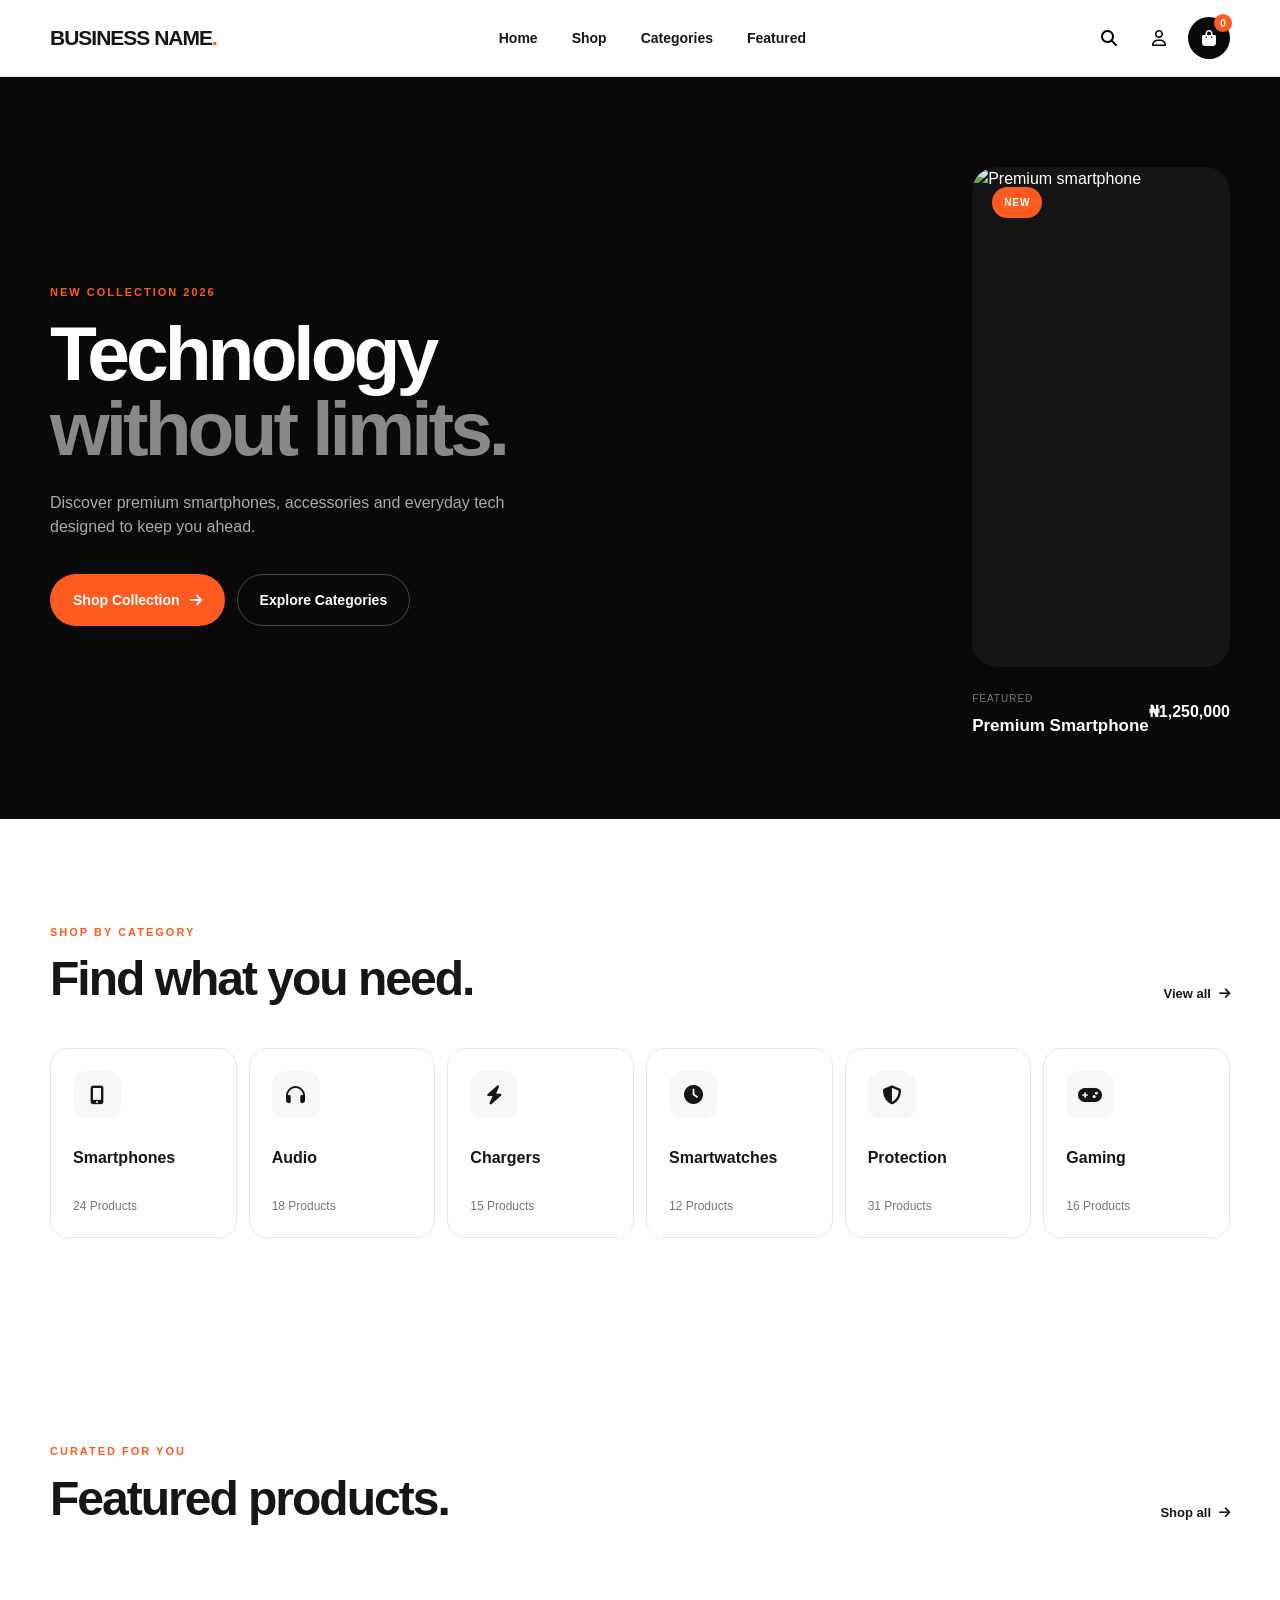
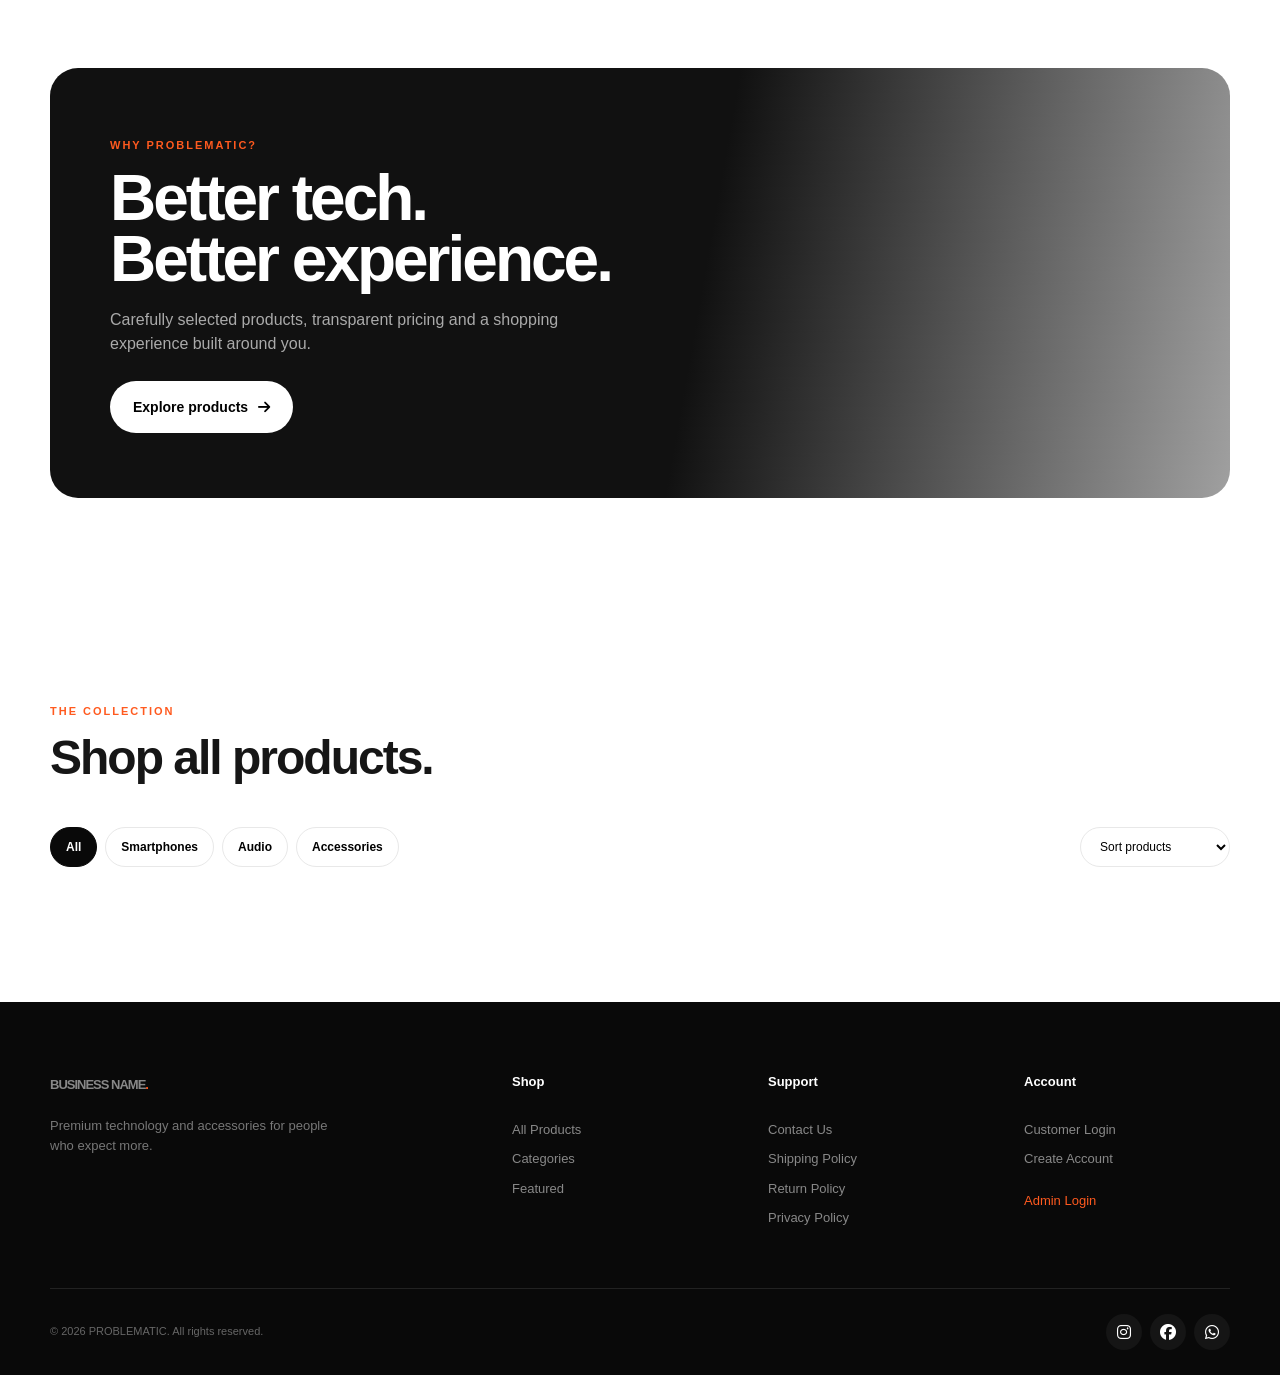
==== commit 20d46787: "Update index.html" ====
--- a/index.html
+++ b/index.html
@@ -453,9 +453,7 @@
 
                 <!-- YOUR ADMIN ENTRY -->
 
-                <a href="#" class="admin-link">
-                    Admin Login
-                </a>
+                <a href="admin-login.html" class="admin-link">Admin Login</a>
 
             </div>
 
@@ -590,7 +588,8 @@
     </aside>
 
 
-    <script src="script.js"></script>
+    <script src="https://cdn.jsdelivr.net/npm/@supabase/supabase-js@2"></script>
+<script src="script.js"></script>
 
 </body>
 </html>
